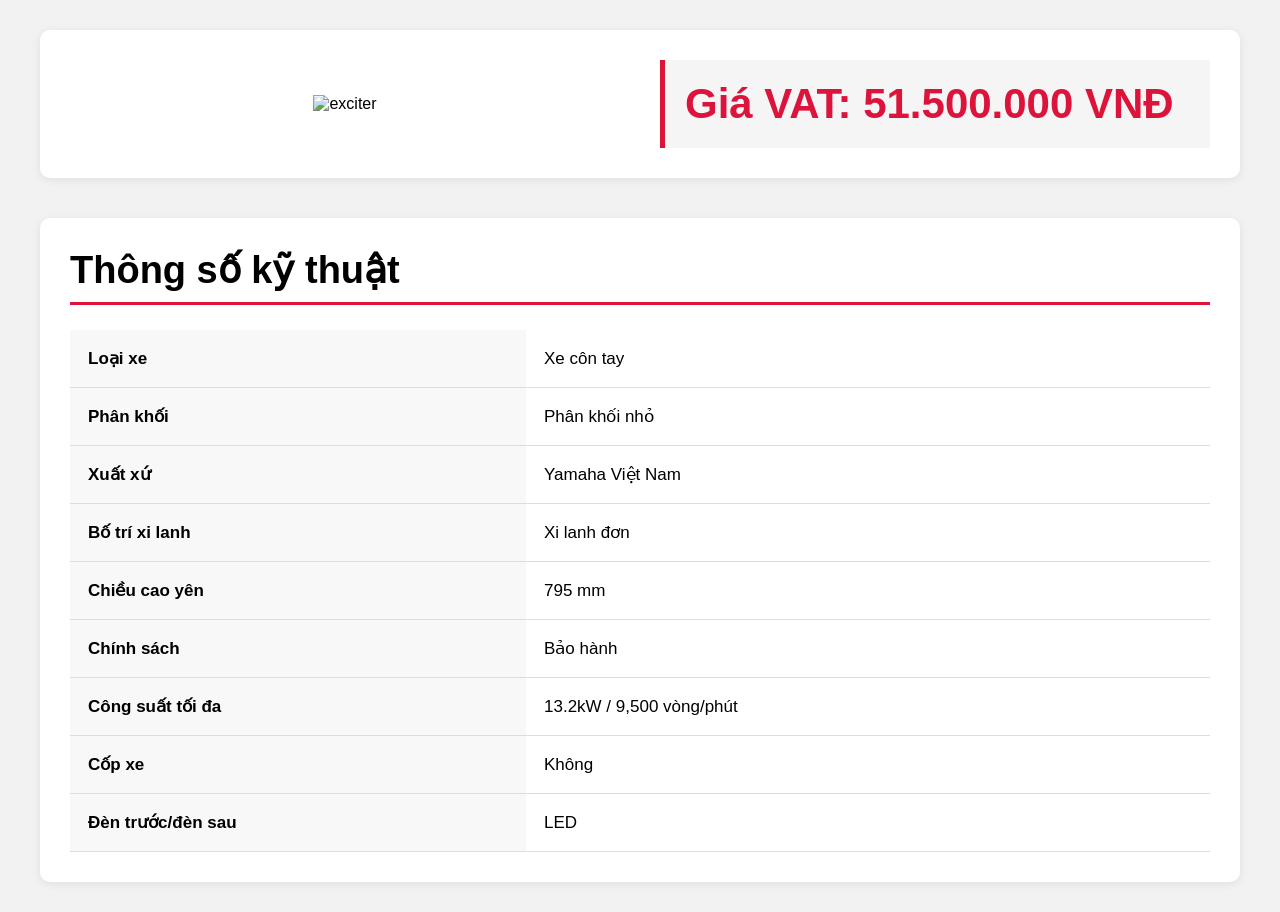
==== exciter.html @ 41579843 "Add files via upload" ====
<!DOCTYPE html>
<html lang="vi">
<head>
  <meta charset="UTF-8">
  <meta name="viewport" content="width=device-width, initial-scale=1.0">
  <title>Chi tiết xe máy exciter</title>
  <style>
   *{
  margin:0;
  padding:0;
  box-sizing:border-box;
  font-family:Arial, Helvetica, sans-serif;
}
body{
  background:#f2f2f2;
  padding:30px;
}
.container{
  max-width:1200px;
  margin:auto;
}
.product-box{
  background:#fff;
  border-radius:10px;
  padding:30px;
  display:flex;
  gap:40px;
  align-items:center;
  box-shadow:0 2px 10px rgba(0,0,0,0.08);
}
.product-image{
  flex:1;
  text-align:center;
}
.product-image img{
  width:100%;
  max-width:500px;
}
.product-info{
  flex:1;
}
.price-box{
  background:#f5f5f5;
  border-left:5px solid crimson;
  padding:20px;
}
.new-price{
  color:crimson;
  font-size:42px;
  font-weight:bold;
}
.specs{
  margin-top:40px;
  background:#fff;
  border-radius:10px;
  padding:30px;
  box-shadow:0 2px 10px rgba(0,0,0,0.08);
}
.specs h2{
  font-size:38px;
  margin-bottom:25px;
  padding-bottom:10px;
  border-bottom:3px solid crimson;
}
table{
  width:100%;
  border-collapse:collapse;
}
td{
  padding:18px;
  border-bottom:1px solid #ddd;
  font-size:17px;
}
td:first-child{
  width:40%;
  background:#f8f8f8;
  font-weight:bold;
}
  </style>
</head>
<body>
  <div class="container">
    <div class="product-box">

      <div class="product-image">
        <img src="./img/images (1).jfif" alt="exciter">
      </div>
      <div class="product-info">
        <div class="price-box">
          <div class="new-price">
            Giá VAT: 51.500.000 VNĐ
          </div>
        </div>
      </div>
    </div>
    <div class="specs">
  <h2>Thông số kỹ thuật</h2>
  <table>
    <tr>
      <td>Loại xe</td>
      <td>Xe côn tay</td>
    </tr>
    <tr>
      <td>Phân khối</td>
      <td>Phân khối nhỏ</td>
    </tr>
    <tr>
      <td>Xuất xứ</td>
      <td>Yamaha Việt Nam</td>
    </tr>
    <tr>
      <td>Bố trí xi lanh</td>
      <td>Xi lanh đơn</td>
    </tr>
    <tr>
      <td>Chiều cao yên</td>
      <td>795 mm</td>
    </tr>
    <tr>
      <td>Chính sách</td>
      <td>Bảo hành</td>
    </tr>
    <tr>
      <td>Công suất tối đa</td>
      <td>13.2kW / 9,500 vòng/phút</td>
    </tr>
    <tr>
      <td>Cốp xe</td>
      <td>Không</td>
    </tr>
    <tr>
      <td>Đèn trước/đèn sau</td>
      <td>LED</td>
    </tr>
  </table>
</div>
    </div>
  </div>
</body>
</html>
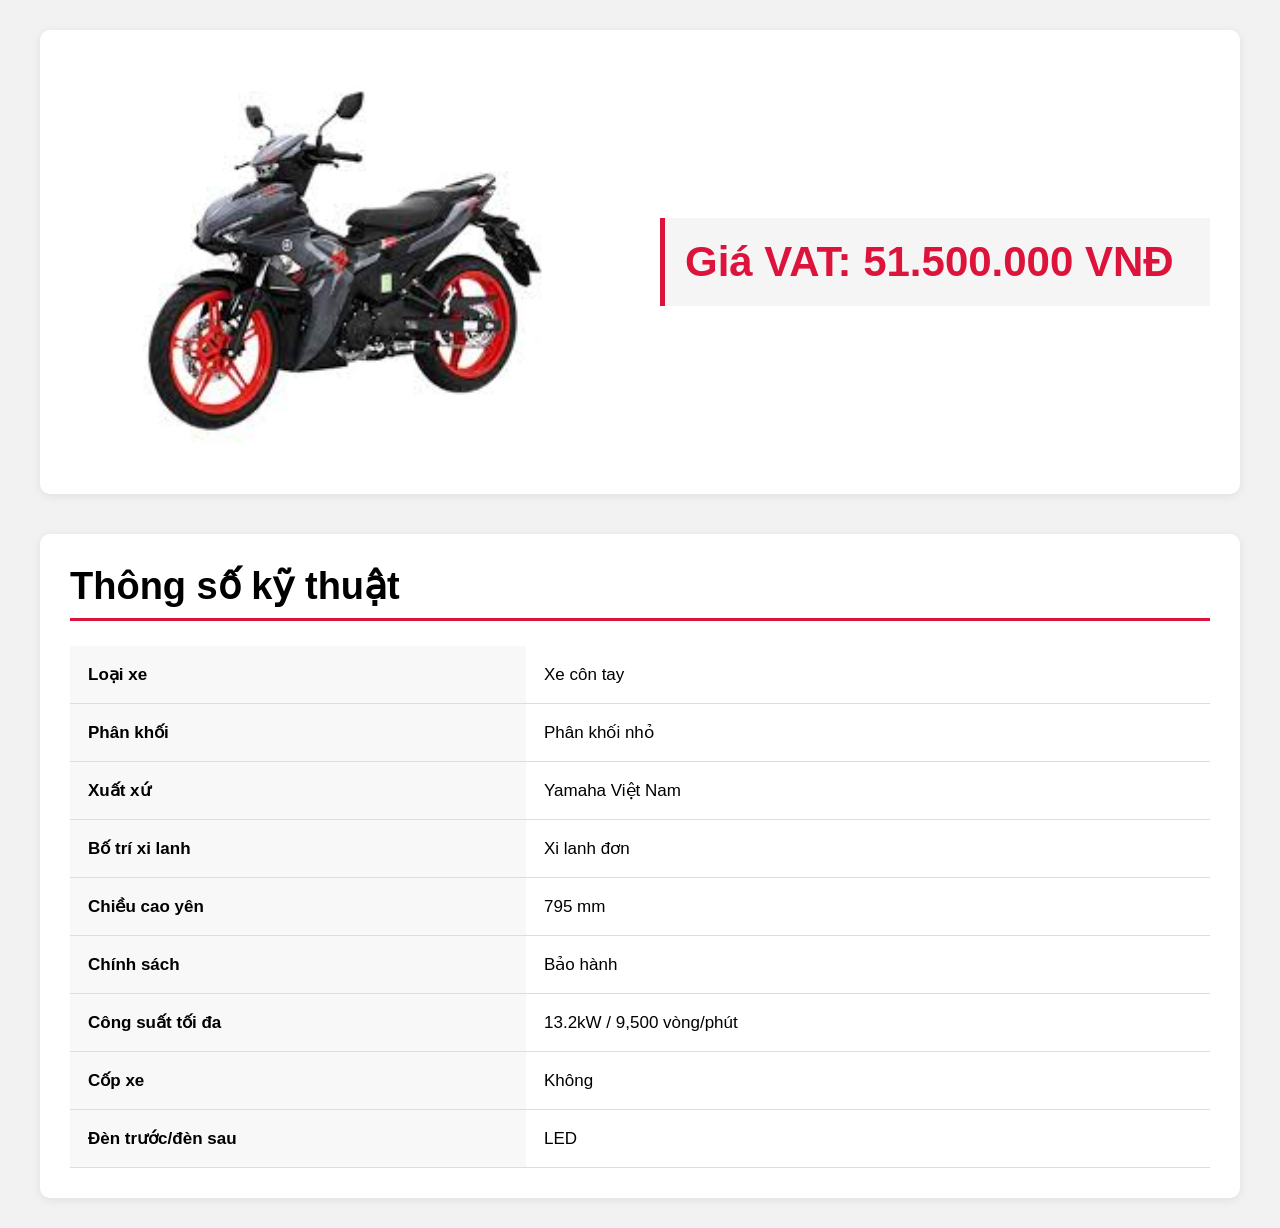
==== commit 6f1bfa02: "Update exciter.html" ====
--- a/exciter.html
+++ b/exciter.html
@@ -83,7 +83,7 @@
     <div class="product-box">
 
       <div class="product-image">
-        <img src="./img/images (1).jfif" alt="exciter">
+        <img src="./images (1).jfif" alt="exciter">
       </div>
       <div class="product-info">
         <div class="price-box">
@@ -137,4 +137,4 @@
     </div>
   </div>
 </body>
-</html>+</html>
